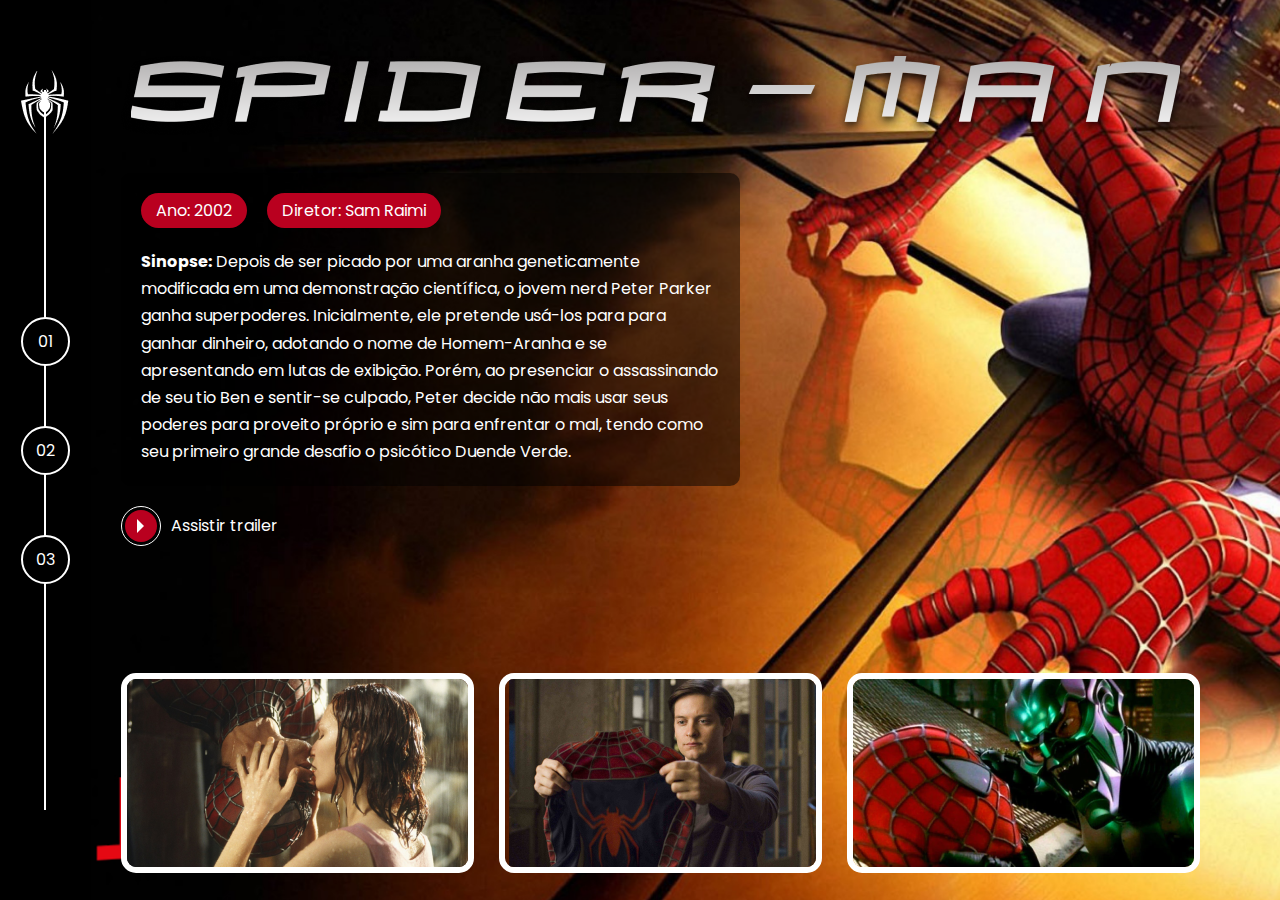
==== internal.html @ 51a716c3 "Add página interna de exemplo" ====
<!DOCTYPE html>
<html lang="en">
<head>
    <meta charset="UTF-8">
    <meta http-equiv="X-UA-Compatible" content="IE=edge">
    <meta name="viewport" content="width=device-width, initial-scale=1.0">
    <title>Spider Man | Multiverso</title>
    <link href="./assets/css/internal.css" rel="stylesheet" type="text/css" />
</head>
<body>
    <div class="s-wrapper">

        <!--  Coluna da esquerda com menu (Left Column with menu)  -->
        <div class="s-left-column">
            <nav class="navigator">
                <div class="navigator__icon">
                    <img src="./assets/images/icons/spiderman1.png" />
                </div>
                <ul>
                    <li><a href="#01">01</a></li>
                    <li><a href="#02">02</a></li>
                    <li><a href="#03">03</a></li>
                </ul>
            </nav>
        </div>
        <!-- FIM - Coluna da esquerda com menu (Left Column with menu)  -->

        <div class="s-main-content s-spiderman-01-01">
            <div class="s-main-content__top">
                <div class="s-logo">
                    <img src="./assets/images/spiderman-01-01/logo-spiderman-01-01.png" alt="Spiderman (2002)"  title="Spiderman (2002)" />
                </div>
   
                <div class="s-description">
                    <div class="pills">
                        <ul>
                            <li>Ano: 2002</li>
                            <li>Diretor: Sam Raimi</li>
                        </ul>
                    </div>
                    <div class="s-description__text">
                        <p><strong>Sinopse:</strong>&nbsp;Depois de ser picado por uma aranha geneticamente modificada em uma demonstração científica, o jovem nerd Peter Parker ganha superpoderes. Inicialmente, ele pretende usá-los para para ganhar dinheiro, adotando o nome de Homem-Aranha e se apresentando em lutas de exibição. Porém, ao presenciar o assassinando de seu tio Ben e sentir-se culpado, Peter decide não mais usar seus poderes para proveito próprio e sim para enfrentar o mal, tendo como seu primeiro grande desafio o psicótico Duende Verde.</p>
                    </div>
                </div>

                <div class="s-links">
                    <ul>
                        <li>
                            <a href="#" class="link-button">
                                <span class="icon">
                                    <div class="play-icon">&nbsp;</div>
                                </span>
                                <span class="label">
                                    Assistir trailer
                                </span>
                            </a>
                        </li>
                    </ul>
                </div>
            </div>

            <div class="s-main-content__bottom">
                <div class="gallery">
                    <ul>
                        <li><a href="#"><img src="./assets/images/gallery/spiderman-01-01/image-01.png" alt=""></a></li>
                        <li><a href="#"><img src="./assets/images/gallery/spiderman-01-01/image-02.png" alt=""></a></li>
                        <li><a href="#"><img src="./assets/images/gallery/spiderman-01-01/image-03.png" alt=""></a></li>
                    </ul>
                </div>
            </div>
        </div>
    </div>
</body>
</html>
---- assets/css/internal.css ----
@import url('reset.css');
@import url('global.css');

@import url('components/_gallery.css');
@import url('components/_pills.css');
@import url('components/_link-button.css');
@import url('components/_navigator.css');

.s-wrapper {
    display: flex;
    height: 100vh;
    flex-flow: row nowrap;   
}

.s-wrapper .s-left-column {
    width: 100px;
    height: 100%;
    background-color: black;
    display: flex;
    justify-content: center;
    align-items: center;
}

.s-wrapper .s-main-content{
    height: 100%;
    width: 100%;
    background-color: gray;
    padding-left: 30px;
}

.s-wrapper .s-main-content__top {
    height: 80vh;
    display: flex;
    flex-direction: column;
    justify-content: flex-start;
}

.s-wrapper .s-main-content__bottom{
    height: 20vh;
    display: flex;
    flex-direction: column;
    justify-content: flex-end;
}

.s-wrapper .s-main-content .s-logo img{
    margin-top: 50px;
    margin-left: 0;
    margin-bottom: 30px;
}

.s-wrapper .s-main-content__top .s-description{
    background-color: rgba(0,0,0,.5);
    max-width: 50%;
    padding: 20px;
    border-radius: 10px;
}

.s-wrapper .s-main-content__top .s-description .s-description__text p{
    color: white;
    line-height: 170%;
}

.s-wrapper .s-main-content__top .s-description .pills{
    margin-bottom: 20px;
}

.s-wrapper .s-main-content .s-links{
    padding: 20px;
    padding-left: 0;
}

.s-wrapper .s-main-content .s-links ul{
    display: flex;
    flex-direction: row;
}


.s-spiderman-01-01 {
    background-image: url('../images/spiderman-01-01/background-01-01.png');
    background-size: cover;
}
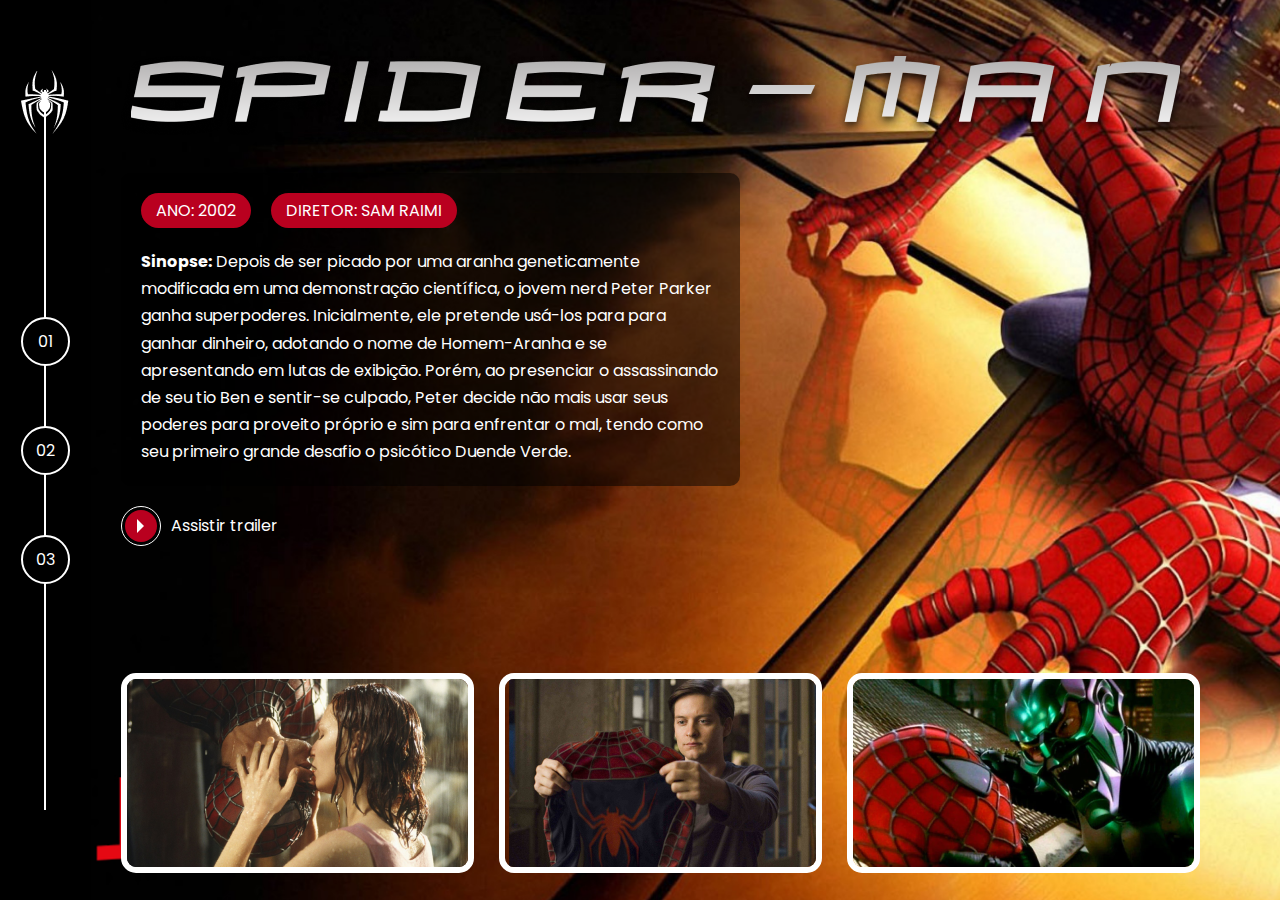
==== commit 6ecd3009: "Ajustes de CSS e identacao" ====
--- a/internal.html
+++ b/internal.html
@@ -1,74 +1,82 @@
 <!DOCTYPE html>
 <html lang="en">
+
 <head>
-    <meta charset="UTF-8">
-    <meta http-equiv="X-UA-Compatible" content="IE=edge">
-    <meta name="viewport" content="width=device-width, initial-scale=1.0">
-    <title>Spider Man | Multiverso</title>
-    <link href="./assets/css/internal.css" rel="stylesheet" type="text/css" />
+  <meta charset="UTF-8">
+  <meta http-equiv="X-UA-Compatible" content="IE=edge">
+  <meta name="viewport" content="width=device-width, initial-scale=1.0">
+  <title>Spider Man | Multiverso</title>
+  <link href="./assets/css/internal.css" rel="stylesheet" type="text/css" />
 </head>
+
 <body>
-    <div class="s-wrapper">
+  <div class="s-wrapper">
 
-        <!--  Coluna da esquerda com menu (Left Column with menu)  -->
-        <div class="s-left-column">
-            <nav class="navigator">
-                <div class="navigator__icon">
-                    <img src="./assets/images/icons/spiderman1.png" />
-                </div>
-                <ul>
-                    <li><a href="#01">01</a></li>
-                    <li><a href="#02">02</a></li>
-                    <li><a href="#03">03</a></li>
-                </ul>
-            </nav>
+    <!--  Coluna da esquerda com menu (Left Column with menu)  -->
+    <div class="s-left-column">
+      <nav class="navigator">
+        <div class="navigator__icon">
+          <img src="./assets/images/icons/spiderman1.png" />
         </div>
-        <!-- FIM - Coluna da esquerda com menu (Left Column with menu)  -->
+        <ul>
+          <li><a href="#01">01</a></li>
+          <li><a href="#02">02</a></li>
+          <li><a href="#03">03</a></li>
+        </ul>
+      </nav>
+    </div>
+    <!-- FIM - Coluna da esquerda com menu (Left Column with menu)  -->
 
-        <div class="s-main-content s-spiderman-01-01">
-            <div class="s-main-content__top">
-                <div class="s-logo">
-                    <img src="./assets/images/spiderman-01-01/logo-spiderman-01-01.png" alt="Spiderman (2002)"  title="Spiderman (2002)" />
-                </div>
-   
-                <div class="s-description">
-                    <div class="pills">
-                        <ul>
-                            <li>Ano: 2002</li>
-                            <li>Diretor: Sam Raimi</li>
-                        </ul>
-                    </div>
-                    <div class="s-description__text">
-                        <p><strong>Sinopse:</strong>&nbsp;Depois de ser picado por uma aranha geneticamente modificada em uma demonstração científica, o jovem nerd Peter Parker ganha superpoderes. Inicialmente, ele pretende usá-los para para ganhar dinheiro, adotando o nome de Homem-Aranha e se apresentando em lutas de exibição. Porém, ao presenciar o assassinando de seu tio Ben e sentir-se culpado, Peter decide não mais usar seus poderes para proveito próprio e sim para enfrentar o mal, tendo como seu primeiro grande desafio o psicótico Duende Verde.</p>
-                    </div>
-                </div>
+    <div class="s-main-content s-spiderman-01-01">
+      <div class="s-main-content__top">
+        <div class="s-logo">
+          <img src="./assets/images/spiderman-01-01/logo-spiderman-01-01.png" alt="Spiderman (2002)"
+            title="Spiderman (2002)" />
+        </div>
 
-                <div class="s-links">
-                    <ul>
-                        <li>
-                            <a href="#" class="link-button">
-                                <span class="icon">
-                                    <div class="play-icon">&nbsp;</div>
-                                </span>
-                                <span class="label">
-                                    Assistir trailer
-                                </span>
-                            </a>
-                        </li>
-                    </ul>
-                </div>
-            </div>
+        <div class="s-description">
+          <div class="pills">
+            <ul>
+              <li>Ano: 2002</li>
+              <li>Diretor: Sam Raimi</li>
+            </ul>
+          </div>
+          <div class="s-description__text">
+            <p><strong>Sinopse:</strong>&nbsp;Depois de ser picado por uma aranha geneticamente modificada em uma
+              demonstração científica, o jovem nerd Peter Parker ganha superpoderes. Inicialmente, ele pretende usá-los
+              para para ganhar dinheiro, adotando o nome de Homem-Aranha e se apresentando em lutas de exibição. Porém,
+              ao presenciar o assassinando de seu tio Ben e sentir-se culpado, Peter decide não mais usar seus poderes
+              para proveito próprio e sim para enfrentar o mal, tendo como seu primeiro grande desafio o psicótico
+              Duende Verde.</p>
+          </div>
+        </div>
 
-            <div class="s-main-content__bottom">
-                <div class="gallery">
-                    <ul>
-                        <li><a href="#"><img src="./assets/images/gallery/spiderman-01-01/image-01.png" alt=""></a></li>
-                        <li><a href="#"><img src="./assets/images/gallery/spiderman-01-01/image-02.png" alt=""></a></li>
-                        <li><a href="#"><img src="./assets/images/gallery/spiderman-01-01/image-03.png" alt=""></a></li>
-                    </ul>
-                </div>
-            </div>
+        <div class="s-links">
+          <ul>
+            <li>
+              <a href="#" class="link-button">
+                <span class="icon">
+                  <div class="play-icon">&nbsp;</div>
+                </span>
+                <span class="label">
+                  Assistir trailer
+                </span>
+              </a>
+            </li>
+          </ul>
         </div>
+      </div>
+
+      <div class="s-main-content__bottom">
+        <div class="gallery">
+          <ul>
+            <li><a href="#"><img src="./assets/images/gallery/spiderman-01-01/image-01.png" alt=""></a></li>
+            <li><a href="#"><img src="./assets/images/gallery/spiderman-01-01/image-02.png" alt=""></a></li>
+            <li><a href="#"><img src="./assets/images/gallery/spiderman-01-01/image-03.png" alt=""></a></li>
+          </ul>
+        </div>
+      </div>
     </div>
+  </div>
 </body>
 </html>--- a/assets/css/internal.css
+++ b/assets/css/internal.css
@@ -7,77 +7,77 @@
 @import url('components/_navigator.css');
 
 .s-wrapper {
-    display: flex;
-    height: 100vh;
-    flex-flow: row nowrap;   
+  display: flex;
+  height: 100vh;
+  flex-flow: row nowrap;   
 }
 
 .s-wrapper .s-left-column {
-    width: 100px;
-    height: 100%;
-    background-color: black;
-    display: flex;
-    justify-content: center;
-    align-items: center;
+  width: 100px;
+  height: 100%;
+  background-color: black;
+  display: flex;
+  justify-content: center;
+  align-items: center;
 }
 
 .s-wrapper .s-main-content{
-    height: 100%;
-    width: 100%;
-    background-color: gray;
-    padding-left: 30px;
+  height: 100%;
+  width: 100%;
+  background-color: gray;
+  padding-left: 30px;
 }
 
 .s-wrapper .s-main-content__top {
-    height: 80vh;
-    display: flex;
-    flex-direction: column;
-    justify-content: flex-start;
+  height: 80vh;
+  display: flex;
+  flex-direction: column;
+  justify-content: flex-start;
 }
 
 .s-wrapper .s-main-content__bottom{
-    height: 20vh;
-    display: flex;
-    flex-direction: column;
-    justify-content: flex-end;
+  height: 20vh;
+  display: flex;
+  flex-direction: column;
+  justify-content: flex-end;
 }
 
 .s-wrapper .s-main-content .s-logo img{
-    margin-top: 50px;
-    margin-left: 0;
-    margin-bottom: 30px;
+  margin-top: 50px;
+  margin-left: 0;
+  margin-bottom: 30px;
 }
 
 .s-wrapper .s-main-content__top .s-description{
-    background-color: rgba(0,0,0,.5);
-    max-width: 50%;
-    padding: 20px;
-    border-radius: 10px;
+  background-color: rgba(0,0,0,.5);
+  max-width: 50%;
+  padding: 20px;
+  border-radius: 10px;
 }
 
 .s-wrapper .s-main-content__top .s-description .s-description__text p{
-    color: white;
-    line-height: 170%;
+  color: white;
+  line-height: 170%;
 }
 
 .s-wrapper .s-main-content__top .s-description .pills{
-    margin-bottom: 20px;
+  margin-bottom: 20px;
 }
 
 .s-wrapper .s-main-content .s-links{
-    padding: 20px;
-    padding-left: 0;
+  padding: 20px;
+  padding-left: 0;
 }
 
 .s-wrapper .s-main-content .s-links ul{
-    display: flex;
-    flex-direction: row;
+  display: flex;
+  flex-direction: row;
 }
 
 
 .s-spiderman-01-01 {
-    background-image: url('../images/spiderman-01-01/background-01-01.png');
-    background-size: cover;
+  background-image: url('../images/spiderman-01-01/background-01-01.png');
+  background-size: cover;
 }
 
 
